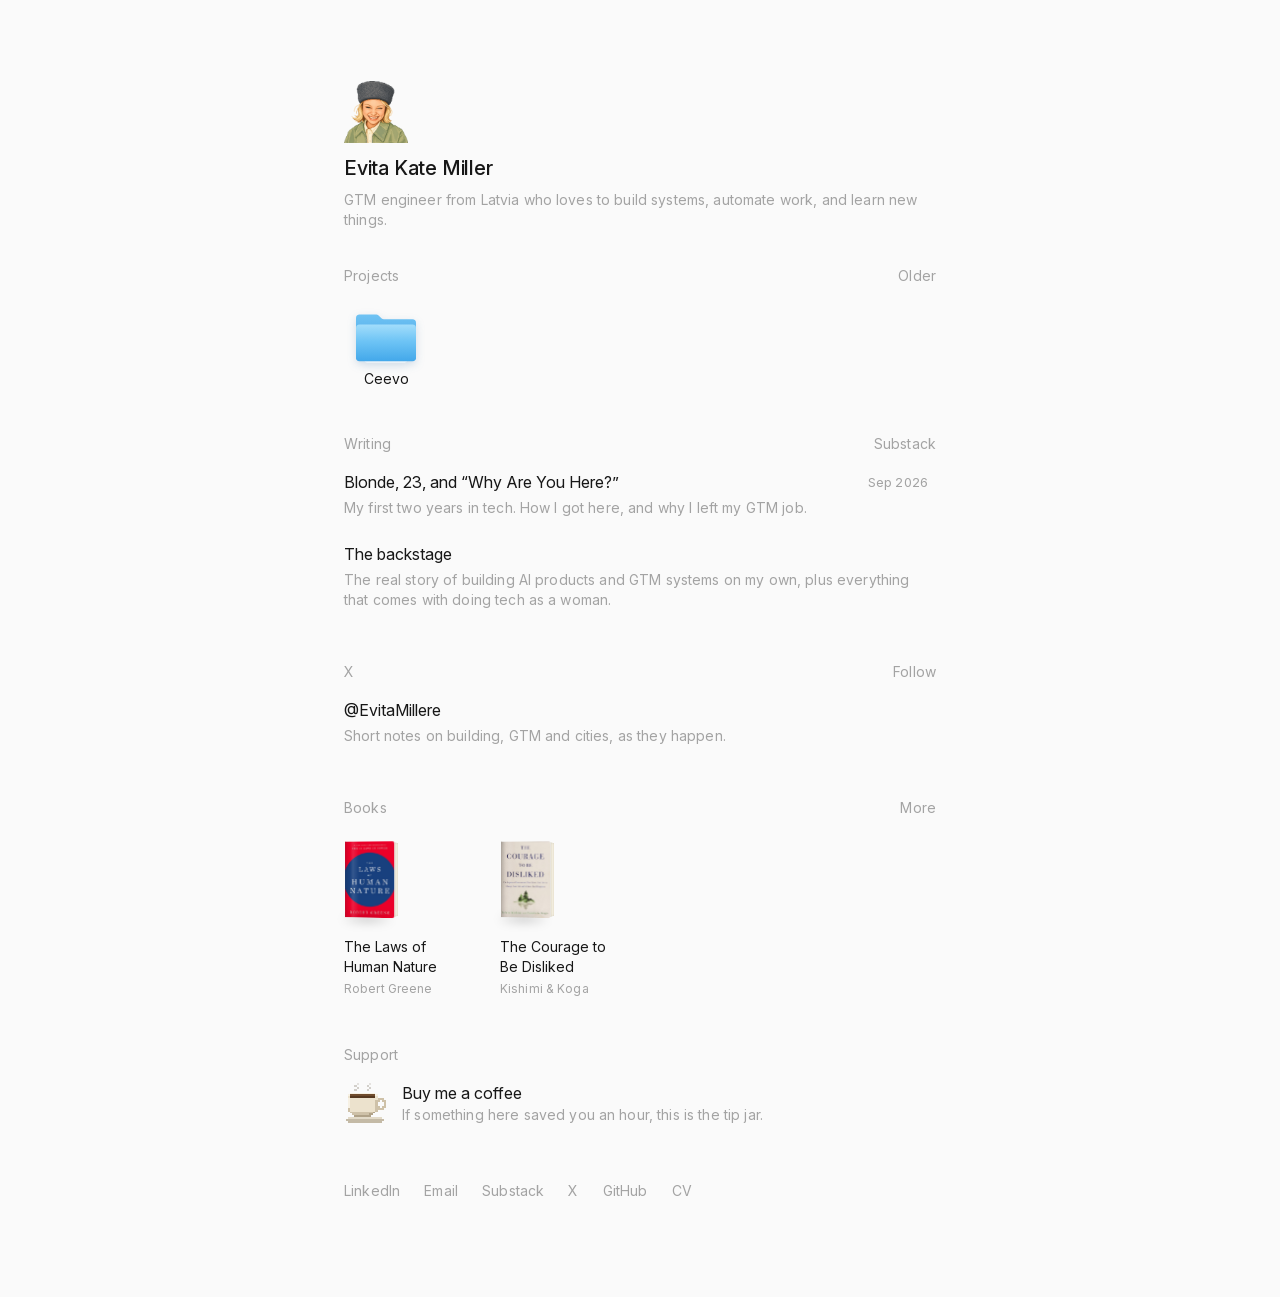
==== index.html @ 61b7a901 "Redesign: minimal single-column site (projects, writing, X, books, support)" ====
<!DOCTYPE html>
<html lang="en" class="js">
<head>
<meta charset="UTF-8" />
<meta name="viewport" content="width=device-width, initial-scale=1" />
<title>Evita Kate Miller</title>
<meta name="description" content="GTM engineer from Latvia who loves to build systems, automate work, and learn new things." />
<meta property="og:title" content="Evita Kate Miller" />
<meta property="og:description" content="GTM engineer from Latvia who loves to build systems, automate work, and learn new things." />
<meta property="og:image" content="/img/portrait.png" />
<meta name="theme-color" content="#FAFAFA" />
<link rel="icon" href="/img/portrait.png" type="image/png" />
<link rel="preload" href="/fonts/InterVariable.woff2" as="font" type="font/woff2" crossorigin />
<link rel="stylesheet" href="/style.css" />
</head>
<body>
<main>
  <div class="avatar-wrap up" style="--i:0"><img class="avatar" src="/img/portrait.png" alt="Evita Kate Miller" width="96" height="96" draggable="false" /></div>
  <div class="up" style="--i:1">
    <h1>Evita Kate Miller</h1>
    <p class="tag">GTM engineer from Latvia who loves to build systems, automate work, and learn new things.</p>
  </div>

  <section class="sec">
    <h2 class="sec-h up" style="--i:2"><span>Projects</span><a class="arr" href="/projects">Older</a></h2>
    <div class="folders up" style="--i:3">
      <a class="fd" href="https://ceevo.me" target="_blank" rel="noopener">
        <svg class="folder" viewBox="0 0 120 100" aria-hidden="true">
          <defs>
            <linearGradient id="gBack" x1="0" y1="0" x2="0" y2="1"><stop offset="0" stop-color="#6FC3F3"/><stop offset="1" stop-color="#3D9CE4"/></linearGradient>
            <linearGradient id="gFront" x1="0" y1="0" x2="0" y2="1"><stop offset="0" stop-color="#A2DDFB"/><stop offset=".45" stop-color="#6EC4F5"/><stop offset="1" stop-color="#43A8EA"/></linearGradient>
            <linearGradient id="gSheen" x1="0" y1="0" x2="0" y2="1"><stop offset="0" stop-color="#fff" stop-opacity=".55"/><stop offset="1" stop-color="#fff" stop-opacity="0"/></linearGradient>
            <linearGradient id="gPaper" x1="0" y1="0" x2="0" y2="1"><stop offset="0" stop-color="#FFFFFF"/><stop offset="1" stop-color="#EEF3F7"/></linearGradient>
          </defs>
          <path class="back" d="M10 20a6 6 0 0 1 6-6h27.5a6 6 0 0 1 4.2 1.7l4.6 4.6a6 6 0 0 0 4.2 1.7H104a6 6 0 0 1 6 6v57a6 6 0 0 1-6 6H16a6 6 0 0 1-6-6z" fill="url(#gBack)"/>
          <g class="papers">
            <rect class="paper p3" x="24" y="30" width="70" height="60" rx="3" fill="url(#gPaper)"/>
            <rect class="paper p2" x="26" y="30" width="68" height="60" rx="3" fill="url(#gPaper)"/>
            <rect class="paper p1" x="25" y="30" width="70" height="60" rx="3" fill="url(#gPaper)"/>
            <g class="paper p1 lines" fill="#C9D3DC"><rect x="33" y="40" width="40" height="2" rx="1"/><rect x="33" y="47" width="52" height="2" rx="1"/><rect x="33" y="54" width="46" height="2" rx="1"/></g>
          </g>
          <g class="front">
            <path d="M10 37a6 6 0 0 1 6-6h88a6 6 0 0 1 6 6v49a6 6 0 0 1-6 6H16a6 6 0 0 1-6-6z" fill="url(#gFront)"/>
          </g>
        </svg>
        <span class="ft">Ceevo</span>
      </a>
    </div>
  </section>

  
  <section class="sec">
    <h2 class="sec-h up" style="--i:10"><span>Writing</span><a class="arr ext" href="https://substack.com/@evitakatemiller" target="_blank" rel="noopener">Substack</a></h2>
    <div class="list">
      <a class="item up" style="--i:11" href="https://evitakatemiller.substack.com/p/blonde-23-and-why-are-you-here-my" target="_blank" rel="noopener">
        <div class="t arr ext">Blonde, 23, and “Why Are You Here?”<span class="when">Sep 2026</span></div>
        <p class="d">My first two years in tech. How I got here, and why I left my GTM job.</p>
      </a>
      <a class="item up" style="--i:12" href="https://evitakatemiller.substack.com" target="_blank" rel="noopener">
        <div class="t arr ext">The backstage</div>
        <p class="d">The real story of building AI products and GTM systems on my own, plus everything that comes with doing tech as a woman.</p>
      </a>
    </div>
  </section>

  <section class="sec">
    <h2 class="sec-h up" style="--i:13"><span>X</span><a class="arr ext" href="https://x.com/EvitaMillere" target="_blank" rel="noopener">Follow</a></h2>
    <div class="list">
      <a class="item up" style="--i:14" href="https://x.com/EvitaMillere" target="_blank" rel="noopener">
        <div class="t arr ext">@EvitaMillere</div>
        <p class="d">Short notes on building, GTM and cities, as they happen.</p>
      </a>
    </div>
  </section>

  <section class="sec">
    <h2 class="sec-h up" style="--i:15"><span>Books</span><a class="arr" href="/books">More</a></h2>
    <div class="books up" style="--i:16">
      <a class="bk" href="/books">
        <div class="book-scene" style="--bw:50px;--bh:75px"><div class="book"><div class="book-front"><img src="/img/laws.jpg" alt="The Laws of Human Nature" /></div><div class="book-spine" style="background-image:url(/img/laws.jpg)"></div><div class="book-pages"></div></div><div class="book-ground"></div></div>
        <div class="meta"><p class="bt">The Laws of Human Nature</p><p class="ba">Robert Greene</p></div>
      </a>
      <a class="bk" href="/books">
        <div class="book-scene" style="--bw:50px;--bh:75px"><div class="book"><div class="book-front"><img src="/img/courage.jpg" alt="The Courage to Be Disliked" /></div><div class="book-spine" style="background-image:url(/img/courage.jpg)"></div><div class="book-pages"></div></div><div class="book-ground"></div></div>
        <div class="meta"><p class="bt">The Courage to Be Disliked</p><p class="ba">Kishimi &amp; Koga</p></div>
      </a>
    </div>
  </section>

  <section class="sec">
    <h2 class="sec-h up" style="--i:17"><span>Support</span></h2>
    <div class="list">
      <a class="coffee up" style="--i:18" href="https://buymeacoffee.com/evitakate" target="_blank" rel="noopener">
        <img class="cup" src="/img/coffee.png" alt="" width="44" height="40" draggable="false" />
        <span><span class="ct arr ext">Buy me a coffee</span><p class="cd">If something here saved you an hour, this is the tip jar.</p></span>
      </a>
    </div>
  </section>

  <nav class="links">
    <a class="arr ext up" style="--i:19" href="https://www.linkedin.com/in/evita-katrīna-millere/" target="_blank" rel="noopener">LinkedIn</a>
    <a class="arr ext up" style="--i:20" href="mailto:evitakatrina@gmail.com">Email</a>
    <a class="arr ext up" style="--i:21" href="https://substack.com/@evitakatemiller" target="_blank" rel="noopener">Substack</a>
    <a class="arr ext up" style="--i:22" href="https://x.com/EvitaMillere" target="_blank" rel="noopener">X</a>
    <a class="arr ext up" style="--i:23" href="https://github.com/evitakatrina" target="_blank" rel="noopener">GitHub</a>
    <a class="arr up" style="--i:24" href="/work">CV</a>
  </nav>

</main>
<script src="/site.js"></script>
</body>
</html>
---- style.css ----
@font-face{font-family:"Inter Variable";src:url("/fonts/InterVariable.woff2") format("woff2");font-weight:100 900;font-style:normal;font-display:swap}
@font-face{font-family:"Inter Variable";src:url("/fonts/InterVariable-Italic.woff2") format("woff2");font-weight:100 900;font-style:italic;font-display:swap}
:root{
  --bg:#FAFAFA; --ink:#171717; --ink-2:#737373; --mute:#A3A3A3; --faint:#D4D4D4;
  --serif: Georgia, ui-serif, Cambria, "Times New Roman", Times, serif;
  --sans: "Inter Variable", ui-sans-serif, system-ui, -apple-system, sans-serif;
}
*,*::before,*::after{box-sizing:border-box;margin:0;padding:0}
html{-webkit-text-size-adjust:100%}
body{
  background:var(--bg); color:var(--ink);
  font:400 16px/1.5 var(--sans);
  -webkit-font-smoothing:antialiased; -moz-osx-font-smoothing:grayscale;
  min-height:100vh;
}
a{color:inherit;text-decoration:none}
img{display:block;max-width:100%}

main{width:100%; max-width:40rem; margin:0 auto; padding:80px 24px 48px}
@media (max-width:640px){ main{padding:48px 24px 40px} }

/* ── header ── */
.avatar-wrap{width:64px;height:64px;margin:0 0 10px}
.avatar{width:100%;height:100%;object-fit:contain;user-select:none;-webkit-user-drag:none}
h1{font:500 20px/28px var(--sans); letter-spacing:-.01em; padding-bottom:8px}
.tag{font-size:14px; line-height:20px; letter-spacing:.01em; color:var(--mute)}

/* ── sections ── */
.sec{padding-top:36px}
.sec-h{display:flex; align-items:center; justify-content:space-between; padding-bottom:4px; font-weight:400; font-size:14px; line-height:20px; letter-spacing:.01em; color:var(--mute)}
.list{display:flex; flex-direction:column; padding-bottom:4px}

.item{display:flex; flex-direction:column; gap:4px; padding:12px 0}
.item .t{display:flex; align-items:center; gap:8px; font-size:16px; line-height:24px; color:var(--ink); transition:color .15s ease-in-out}
.item .t .ic{width:12px;height:12px;flex:none}
.item .t .ic svg{width:12px;height:12px;display:block;fill:none;stroke:currentColor;stroke-width:1.8;stroke-linecap:round;stroke-linejoin:round}
.item .t .when{margin-left:auto; font-size:13px; letter-spacing:.01em; color:var(--mute); white-space:nowrap; font-variant-numeric:tabular-nums}
.item .d{font-size:14px; line-height:20px; letter-spacing:.01em; color:var(--mute)}
a.item:hover .t{color:var(--ink-2)}

/* arrow that slides in on hover (reference: .arrow-reveal) */
.arr{display:inline-flex; align-items:center}
.arr::after{
  content:""; display:inline-block; width:0; height:10px; margin-left:0; opacity:0; translate:0 0;
  background:currentColor;
  -webkit-mask:url("data:image/svg+xml,%3Csvg xmlns='http://www.w3.org/2000/svg' viewBox='0 0 24 24' fill='none' stroke='black' stroke-width='2.6' stroke-linecap='round' stroke-linejoin='round'%3E%3Cpath d='M5 12h14'/%3E%3Cpath d='m12 5 7 7-7 7'/%3E%3C/svg%3E") center/contain no-repeat;
          mask:url("data:image/svg+xml,%3Csvg xmlns='http://www.w3.org/2000/svg' viewBox='0 0 24 24' fill='none' stroke='black' stroke-width='2.6' stroke-linecap='round' stroke-linejoin='round'%3E%3Cpath d='M5 12h14'/%3E%3Cpath d='m12 5 7 7-7 7'/%3E%3C/svg%3E") center/contain no-repeat;
  transition:width .15s ease-in-out, margin-left .15s ease-in-out, opacity .15s ease-in-out, translate .15s ease-in-out;
}
.arr.ext::after{
  -webkit-mask-image:url("data:image/svg+xml,%3Csvg xmlns='http://www.w3.org/2000/svg' viewBox='0 0 24 24' fill='none' stroke='black' stroke-width='2.6' stroke-linecap='round' stroke-linejoin='round'%3E%3Cpath d='M7 7h10v10'/%3E%3Cpath d='M7 17 17 7'/%3E%3C/svg%3E");
          mask-image:url("data:image/svg+xml,%3Csvg xmlns='http://www.w3.org/2000/svg' viewBox='0 0 24 24' fill='none' stroke='black' stroke-width='2.6' stroke-linecap='round' stroke-linejoin='round'%3E%3Cpath d='M7 7h10v10'/%3E%3Cpath d='M7 17 17 7'/%3E%3C/svg%3E");
}
.arr:hover::after, a:hover > .t.arr::after, a:focus-visible .arr::after{width:10px; margin-left:4px; opacity:1; translate:2px 0}
.sec-h a{color:var(--mute); transition:color .2s ease-in-out}
.sec-h a:hover{color:var(--ink-2)}

/* ── project folders (macOS look, drawn in SVG; papers slide out on hover) ── */
.folders{display:grid; grid-template-columns:repeat(4,1fr); column-gap:32px; row-gap:24px; padding:16px 0 8px}
@media (max-width:640px){ .folders{grid-template-columns:repeat(3,1fr)} }
.fd{display:flex; flex-direction:column; align-items:center; gap:2px; width:max-content; min-width:84px}
.fd .folder{width:72px; height:60px; display:block; overflow:visible; filter:drop-shadow(0 3px 4px rgba(20,90,150,.18)); transition:filter .3s}
.fd:hover .folder{filter:drop-shadow(0 8px 10px rgba(20,90,150,.22))}
.fd .paper, .fd .front, .fd .back{transform-box:fill-box; transform-origin:50% 100%; transition:transform .42s cubic-bezier(.2,.8,.2,1)}
.fd .paper{transform:translateY(4px)}
.fd .p1{transition-delay:.02s} .fd .p2{transition-delay:.06s} .fd .p3{transition-delay:.1s}
.fd:hover .p1, .fd.open .p1{transform:translate(0,-16px) rotate(-3deg)}
.fd:hover .p2, .fd.open .p2{transform:translate(3px,-11px) rotate(4deg)}
.fd:hover .p3, .fd.open .p3{transform:translate(-4px,-7px) rotate(-7deg)}
.fd:hover .front, .fd.open .front{transform:scaleY(.94) translateY(2px)}
.fd:hover .back, .fd.open .back{transform:translateY(1px)}
.fd .ft{font-size:14px; line-height:20px; color:var(--ink); padding:1px 7px; border-radius:5px; transition:background .15s, color .15s}
.fd:hover .ft, .fd.open .ft{background:#2E96F0; color:#fff}

/* ── books (3D, as on the reference) ── */
.books{display:grid; grid-template-columns:repeat(3,1fr); column-gap:32px; row-gap:32px; padding:20px 0 8px}
@media (min-width:768px){ .books{grid-template-columns:repeat(4,1fr)} }
.bk{display:flex; flex-direction:column; gap:20px}
.book-scene{position:relative; width:var(--bw,50px); height:var(--bh,75px); perspective:600px; perspective-origin:50% 40%; transform:translateX(3px); user-select:none}
.book{position:relative; width:100%; height:100%; transform-style:preserve-3d; transform:rotateY(-14deg); transition:transform .45s cubic-bezier(.2,.8,.2,1)}
.bk:hover .book{transform:rotateY(-26deg) translateY(-2px)}
.book-front{position:absolute; inset:0; border-radius:0 2px 2px 0; overflow:hidden; transform:translateZ(10px)}
.book-front img{width:100%; height:100%; object-fit:cover; pointer-events:none}
.book-front::after{content:""; position:absolute; inset:0; background:linear-gradient(90deg, rgba(0,0,0,.12), transparent 10%, hsla(0,0%,100%,.12) 16%, transparent 28%)}
.book-spine{position:absolute; top:0; left:calc(50% - 10px); width:20px; height:100%; transform:rotateY(-90deg) translateZ(calc(var(--bw,50px) / 2)); background-size:900% 100%; background-position:0; filter:brightness(.6) saturate(1.15)}
.book-pages{position:absolute; top:1px; left:calc(50% - 9px); width:18px; height:calc(100% - 2px); transform:rotateY(90deg) translateZ(calc(var(--bw,50px) / 2)); background:linear-gradient(90deg,#ddd6c3,#f3eee0 40%,#e6dfcc); box-shadow:inset 1px 0 2px rgba(0,0,0,.15)}
.book-ground{position:absolute; left:-6px; right:-10px; bottom:-7px; height:10px; background:radial-gradient(ellipse 50% 100% at 40% 50%, rgba(0,0,0,.18), rgba(0,0,0,.06) 60%, transparent 80%); filter:blur(4px)}
.bk .bt{font-size:14px; line-height:20px; pointer-events:none; display:-webkit-box; -webkit-line-clamp:2; -webkit-box-orient:vertical; overflow:hidden}
.bk .ba{font-size:12px; line-height:16px; letter-spacing:.01em; color:var(--mute); margin-top:4px; margin-bottom:4px; pointer-events:none}
.bk .meta{display:flex; flex-direction:column}

/* ── buy me a coffee ── */
.coffee{display:flex; align-items:center; gap:14px; padding:12px 0 8px}
.coffee .cup{width:44px;height:40px;flex:none;image-rendering:pixelated;image-rendering:crisp-edges;user-select:none;-webkit-user-drag:none;transition:transform .3s cubic-bezier(.2,.8,.2,1)}
.coffee:hover .cup{transform:translateY(-2px) rotate(-4deg)}
.coffee .ct{font-size:16px; line-height:24px; color:var(--ink); transition:color .15s ease-in-out}
.coffee:hover .ct{color:var(--ink-2)}
.coffee .cd{font-size:14px; line-height:20px; letter-spacing:.01em; color:var(--mute)}

/* ── footer ── */
.links{display:flex; gap:16px; letter-spacing:.01em; padding-top:44px}
@media (min-width:768px){ .links{gap:24px} }
.links a{font-size:14px; line-height:20px; color:var(--mute); transition:color .15s ease-in-out}
.links a:hover{color:var(--ink-2)}
main{padding-bottom:96px}
.foot{padding-top:64px; font-size:12px; line-height:16px; letter-spacing:.01em; color:var(--faint)}
.quote{font:500 12px/16px var(--serif); letter-spacing:.01em; color:rgba(212,212,212,.7); white-space:pre-wrap}
.quote .cur{color:var(--faint)}
.sr-only{position:absolute;width:1px;height:1px;padding:0;margin:-1px;overflow:hidden;clip:rect(0,0,0,0);white-space:nowrap;border-width:0}

/* ── sub pages ── */
.back{display:inline-flex; font-size:14px; color:var(--mute); margin-bottom:32px; transition:color .15s}
.back:hover{color:var(--ink-2)}
h2.page{font:500 20px/28px var(--sans); letter-spacing:-.01em; padding-bottom:8px}
.lede{font-size:14px; line-height:20px; letter-spacing:.01em; color:var(--mute); padding-bottom:24px}
.tags{display:flex; flex-wrap:wrap; gap:6px; margin-top:6px}
.tags span, .chips span{font-size:12px; line-height:16px; color:var(--ink-2); background:#F0F0F0; padding:3px 8px; border-radius:999px}
.group{padding-top:20px}
.group h3{font-size:14px; line-height:20px; letter-spacing:.01em; color:var(--mute); font-weight:400; padding-bottom:10px}
.chips{display:flex; flex-wrap:wrap; gap:6px}
.chips span{font-size:13px; padding:4px 10px}

/* ── entrance: blur-in, as on the reference. JS-driven so content is never stuck hidden ── */
html.js .up{opacity:0; filter:blur(4px); transform:translateY(12px) translateZ(0)}
html.js.in .up{opacity:1; filter:blur(0); transform:none; transition:opacity .6s cubic-bezier(.2,.7,.2,1), filter .6s cubic-bezier(.2,.7,.2,1), transform .6s cubic-bezier(.2,.7,.2,1); transition-delay:calc(var(--i,0) * 70ms + 40ms)}
html.static .up{transition:none !important}
@media (prefers-reduced-motion:reduce){ html.js .up{opacity:1; filter:none; transform:none; transition:none} .book{transition:none} }
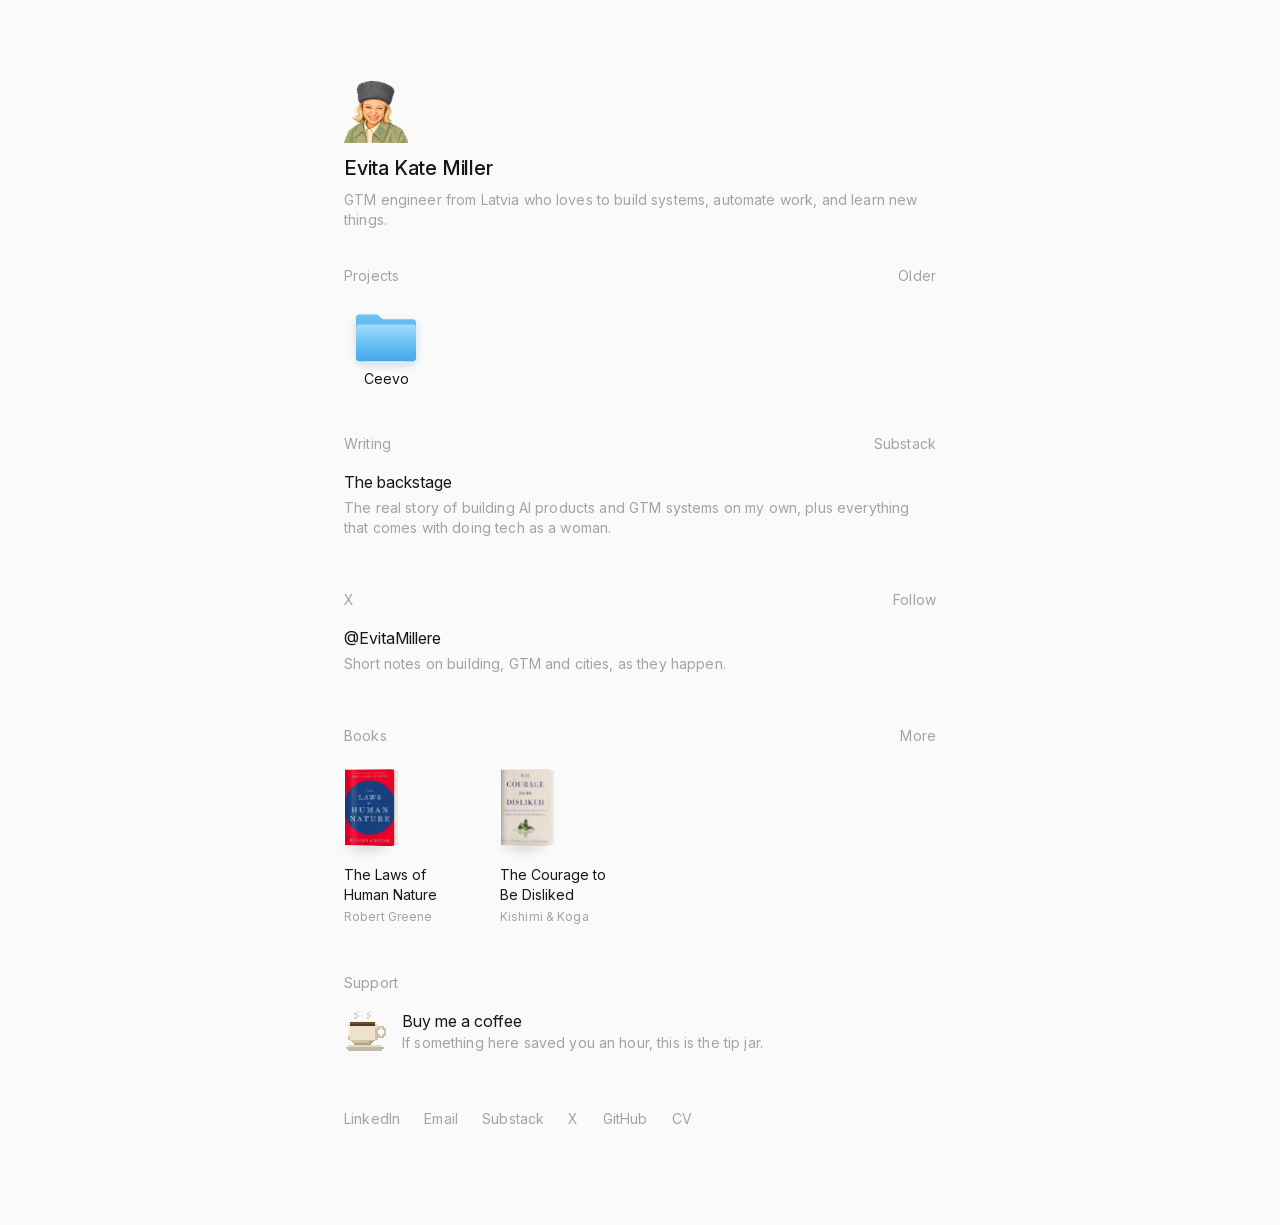
==== commit 5299ae57: "Writing: drop the individual post, keep the publication link" ====
--- a/index.html
+++ b/index.html
@@ -49,13 +49,18 @@
   </section>
 
   
+  <section class="sec" id="gh-sec" hidden>
+    <h2 class="sec-h up" style="--i:6"><span>GitHub</span><a class="arr ext" href="https://github.com/evitakatrina" target="_blank" rel="noopener">Profile</a></h2>
+    <a class="gh up" style="--i:7" href="https://github.com/evitakatrina" target="_blank" rel="noopener" aria-label="GitHub contribution graph">
+      <div class="gh-months" id="gh-months"></div>
+      <div class="gh-grid" id="gh-grid"></div>
+      <p class="d" id="gh-total"></p>
+    </a>
+  </section>
+
   <section class="sec">
     <h2 class="sec-h up" style="--i:10"><span>Writing</span><a class="arr ext" href="https://substack.com/@evitakatemiller" target="_blank" rel="noopener">Substack</a></h2>
     <div class="list">
-      <a class="item up" style="--i:11" href="https://evitakatemiller.substack.com/p/blonde-23-and-why-are-you-here-my" target="_blank" rel="noopener">
-        <div class="t arr ext">Blonde, 23, and “Why Are You Here?”<span class="when">Sep 2026</span></div>
-        <p class="d">My first two years in tech. How I got here, and why I left my GTM job.</p>
-      </a>
       <a class="item up" style="--i:12" href="https://evitakatemiller.substack.com" target="_blank" rel="noopener">
         <div class="t arr ext">The backstage</div>
         <p class="d">The real story of building AI products and GTM systems on my own, plus everything that comes with doing tech as a woman.</p>
--- a/style.css
+++ b/style.css
@@ -72,6 +72,18 @@
 .fd .ft{font-size:14px; line-height:20px; color:var(--ink); padding:1px 7px; border-radius:5px; transition:background .15s, color .15s}
 .fd:hover .ft, .fd.open .ft{background:#2E96F0; color:#fff}
 
+/* ── GitHub contribution graph (fetched live, drawn as a grid) ── */
+.gh{display:block; padding:16px 0 4px; --cell:9px; --gap:3px}
+.gh-months{display:grid; grid-auto-flow:column; grid-auto-columns:calc(var(--cell) + var(--gap)); font-size:11px; line-height:14px; color:var(--mute); margin-bottom:4px; height:14px; overflow:visible}
+.gh-months span{white-space:nowrap}
+.gh-grid{display:grid; grid-auto-flow:column; grid-template-rows:repeat(7, var(--cell)); grid-auto-columns:var(--cell); gap:var(--gap); width:max-content; max-width:100%}
+.gh-grid i{display:block; width:var(--cell); height:var(--cell); border-radius:2px; background:#EBEBEB; transition:transform .15s}
+.gh-grid i:hover{transform:scale(1.3)}
+.gh-grid i[data-l="1"]{background:#9BE9A8} .gh-grid i[data-l="2"]{background:#40C463} .gh-grid i[data-l="3"]{background:#30A14E} .gh-grid i[data-l="4"]{background:#216E39}
+.gh .d{margin-top:10px; font-size:14px; line-height:20px; letter-spacing:.01em; color:var(--mute)}
+.gh-wrap{overflow-x:auto; -webkit-overflow-scrolling:touch}
+@media (max-width:700px){ .gh{--cell:10px; --gap:3px} }
+
 /* ── books (3D, as on the reference) ── */
 .books{display:grid; grid-template-columns:repeat(3,1fr); column-gap:32px; row-gap:32px; padding:20px 0 8px}
 @media (min-width:768px){ .books{grid-template-columns:repeat(4,1fr)} }
@@ -125,3 +137,29 @@
 html.js.in .up{opacity:1; filter:blur(0); transform:none; transition:opacity .6s cubic-bezier(.2,.7,.2,1), filter .6s cubic-bezier(.2,.7,.2,1), transform .6s cubic-bezier(.2,.7,.2,1); transition-delay:calc(var(--i,0) * 70ms + 40ms)}
 html.static .up{transition:none !important}
 @media (prefers-reduced-motion:reduce){ html.js .up{opacity:1; filter:none; transform:none; transition:none} .book{transition:none} }
+
+/* ── touch devices have no cursor: folder + cup play the hover motion themselves while on screen ── */
+@keyframes fdP1{0%,8%{transform:translateY(4px)} 22%,58%{transform:translate(0,-16px) rotate(-3deg)} 74%,100%{transform:translateY(4px)}}
+@keyframes fdP2{0%,8%{transform:translateY(4px)} 22%,58%{transform:translate(3px,-11px) rotate(4deg)} 74%,100%{transform:translateY(4px)}}
+@keyframes fdP3{0%,8%{transform:translateY(4px)} 22%,58%{transform:translate(-4px,-7px) rotate(-7deg)} 74%,100%{transform:translateY(4px)}}
+@keyframes fdFront{0%,8%{transform:none} 22%,58%{transform:scaleY(.94) translateY(2px)} 74%,100%{transform:none}}
+@keyframes fdBack{0%,8%{transform:none} 22%,58%{transform:translateY(1px)} 74%,100%{transform:none}}
+@keyframes fdShadow{0%,8%{filter:drop-shadow(0 3px 4px rgba(20,90,150,.18))} 22%,58%{filter:drop-shadow(0 8px 10px rgba(20,90,150,.22))} 74%,100%{filter:drop-shadow(0 3px 4px rgba(20,90,150,.18))}}
+@keyframes fdLabel{0%,8%{background:transparent; color:var(--ink)} 22%,58%{background:#2E96F0; color:#fff} 74%,100%{background:transparent; color:var(--ink)}}
+@keyframes cupNudge{0%,12%{transform:none} 30%,58%{transform:translateY(-3px) rotate(-5deg)} 76%,100%{transform:none}}
+
+@media (hover:none){
+  .fd.iv .folder{animation:fdShadow 4.6s cubic-bezier(.2,.8,.2,1) infinite}
+  .fd.iv .p1{animation:fdP1 4.6s cubic-bezier(.2,.8,.2,1) infinite}
+  .fd.iv .p2{animation:fdP2 4.6s cubic-bezier(.2,.8,.2,1) .04s infinite}
+  .fd.iv .p3{animation:fdP3 4.6s cubic-bezier(.2,.8,.2,1) .08s infinite}
+  .fd.iv .front{animation:fdFront 4.6s cubic-bezier(.2,.8,.2,1) infinite}
+  .fd.iv .back{animation:fdBack 4.6s cubic-bezier(.2,.8,.2,1) infinite}
+  .fd.iv .ft{animation:fdLabel 4.6s cubic-bezier(.2,.8,.2,1) infinite}
+  .coffee.iv .cup{animation:cupNudge 4.2s cubic-bezier(.2,.8,.2,1) infinite}
+  /* a real tap still wins over the loop */
+  .fd:active .p1,.fd:active .p2,.fd:active .p3,.fd:active .front,.fd:active .back,.fd:active .ft,.fd:active .folder,.coffee:active .cup{animation:none}
+}
+@media (prefers-reduced-motion:reduce){
+  .fd.iv .folder,.fd.iv .p1,.fd.iv .p2,.fd.iv .p3,.fd.iv .front,.fd.iv .back,.fd.iv .ft,.coffee.iv .cup{animation:none}
+}
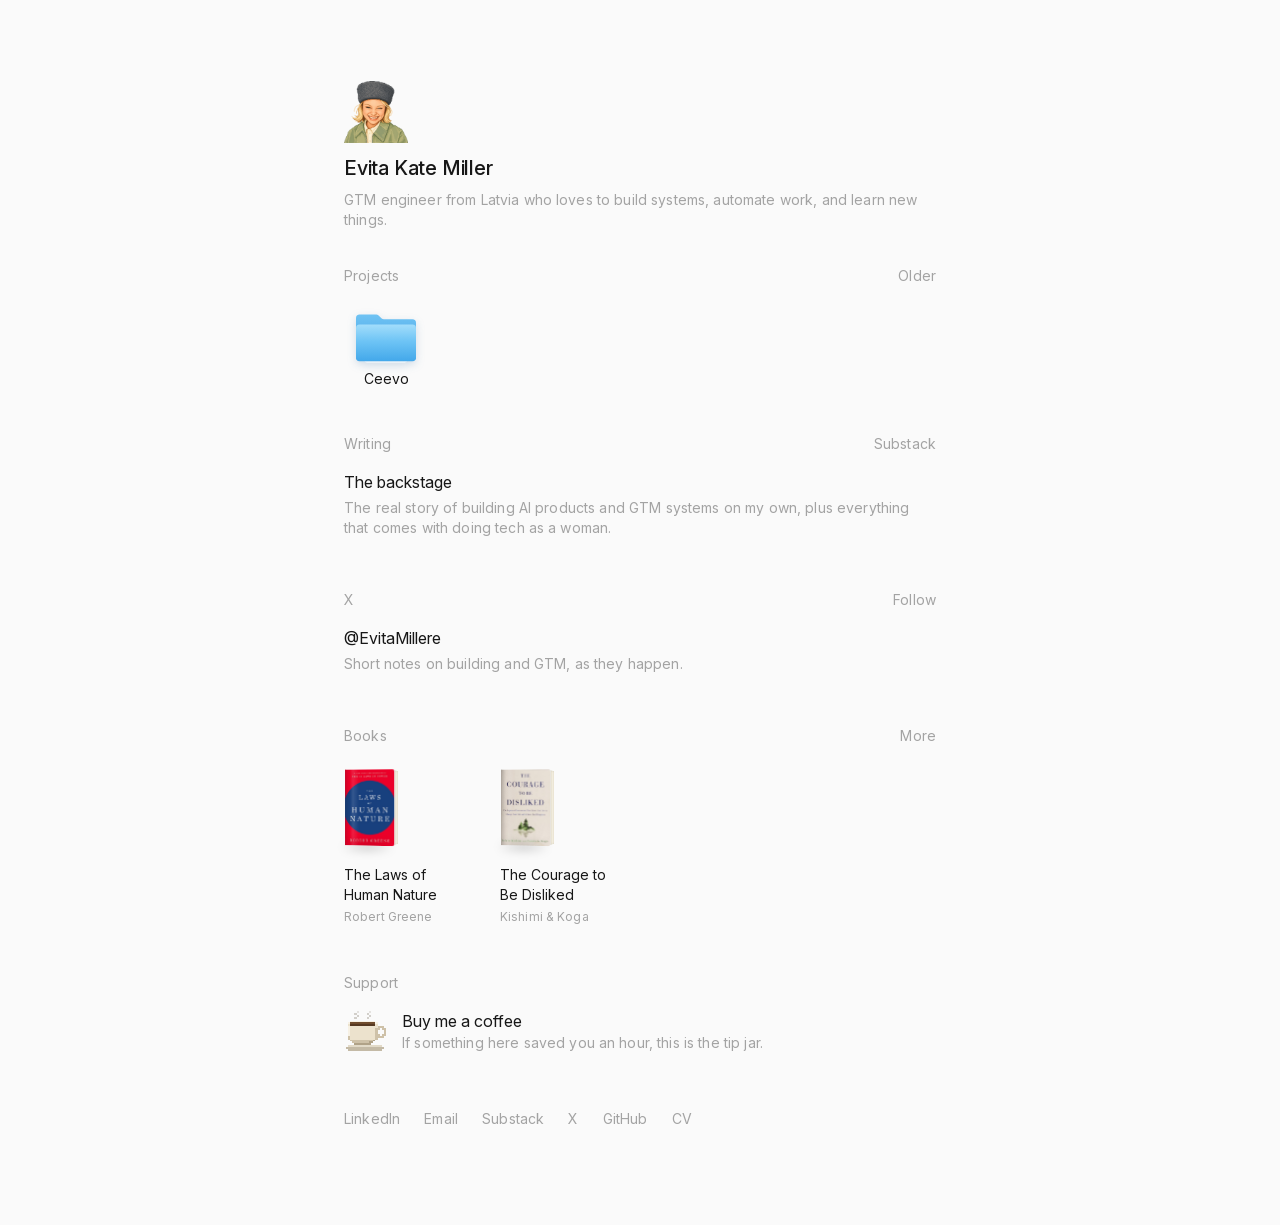
==== commit 58d20369: "X: drop cities from the blurb" ====
--- a/index.html
+++ b/index.html
@@ -73,7 +73,7 @@
     <div class="list">
       <a class="item up" style="--i:14" href="https://x.com/EvitaMillere" target="_blank" rel="noopener">
         <div class="t arr ext">@EvitaMillere</div>
-        <p class="d">Short notes on building, GTM and cities, as they happen.</p>
+        <p class="d">Short notes on building and GTM, as they happen.</p>
       </a>
     </div>
   </section>
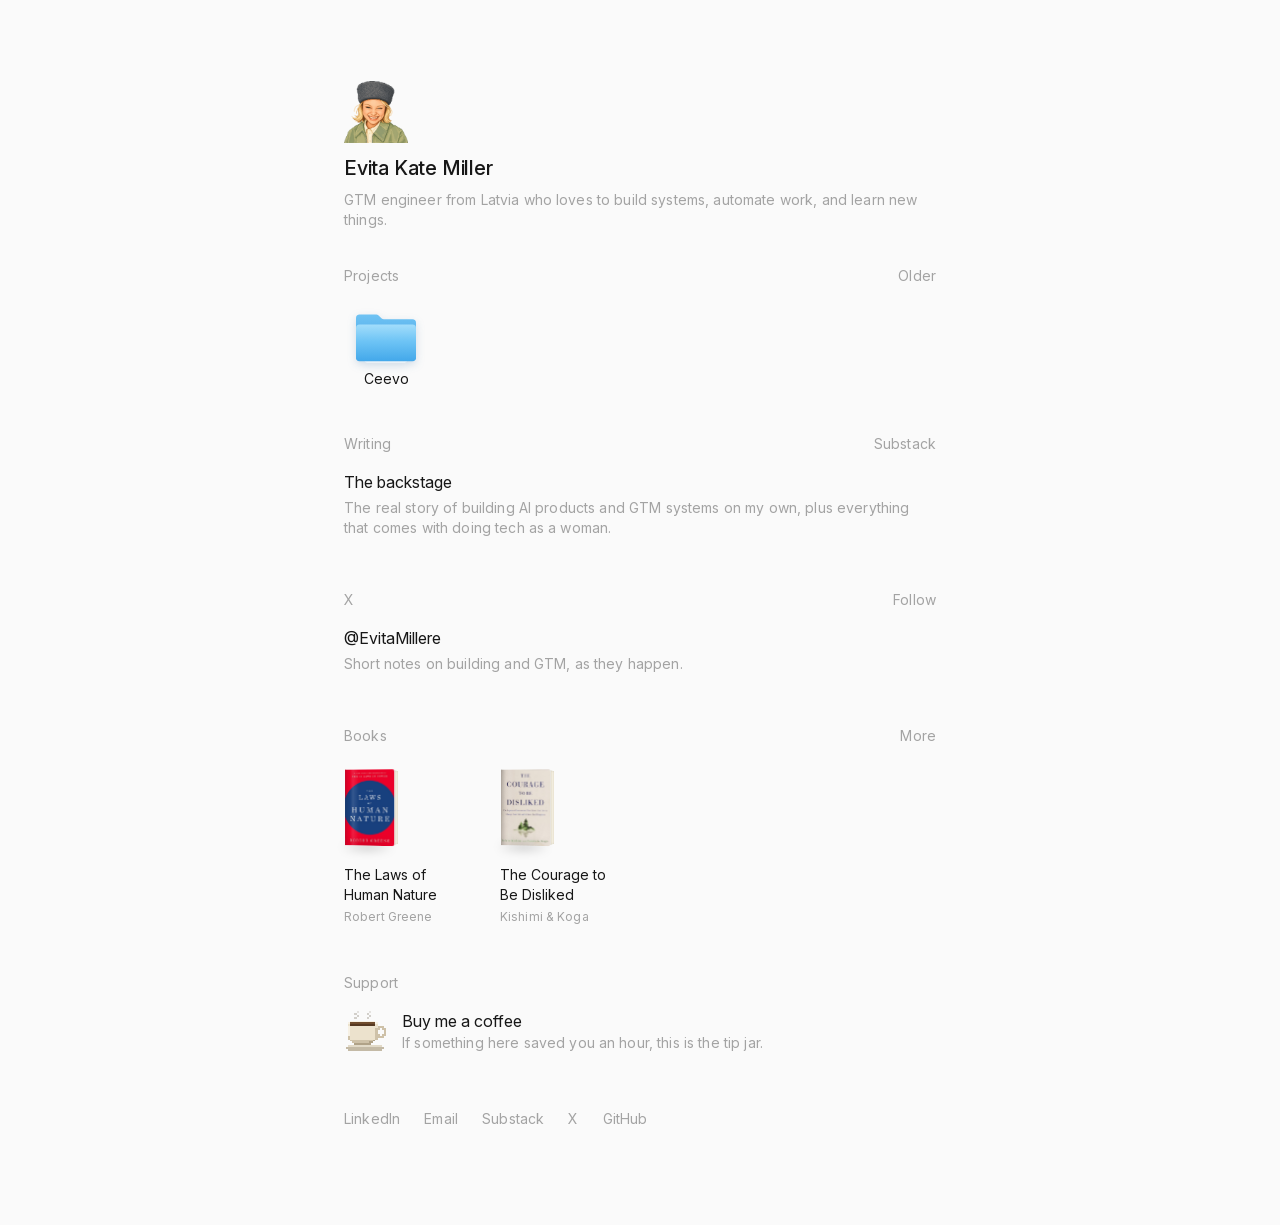
==== commit 3644f4d5: "Remove the CV link from the footer nav" ====
--- a/index.html
+++ b/index.html
@@ -108,7 +108,6 @@
     <a class="arr ext up" style="--i:21" href="https://substack.com/@evitakatemiller" target="_blank" rel="noopener">Substack</a>
     <a class="arr ext up" style="--i:22" href="https://x.com/EvitaMillere" target="_blank" rel="noopener">X</a>
     <a class="arr ext up" style="--i:23" href="https://github.com/evitakatrina" target="_blank" rel="noopener">GitHub</a>
-    <a class="arr up" style="--i:24" href="/work">CV</a>
   </nav>
 
 </main>
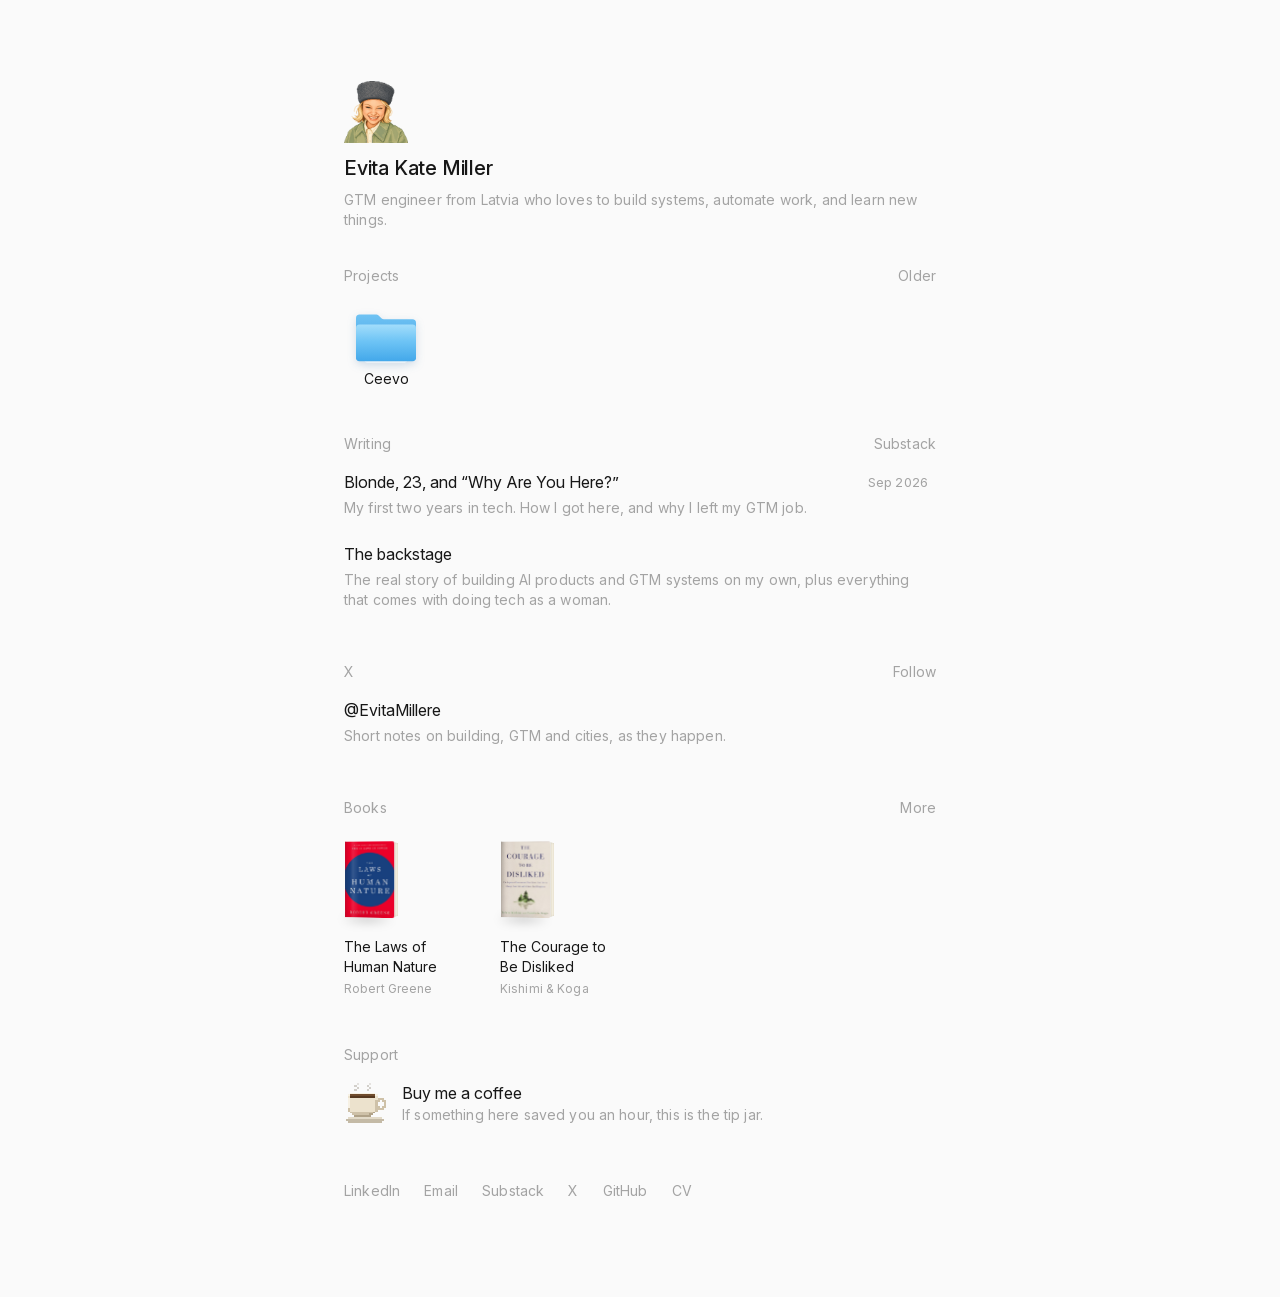
==== commit adaa3d09: "Add PostHog analytics (EU, cookieless, proxied via /ingest)" ====
--- a/index.html
+++ b/index.html
@@ -12,6 +12,7 @@
 <link rel="icon" href="/img/portrait.png" type="image/png" />
 <link rel="preload" href="/fonts/InterVariable.woff2" as="font" type="font/woff2" crossorigin />
 <link rel="stylesheet" href="/style.css" />
+<script async src="/ph.js"></script>
 </head>
 <body>
 <main>
@@ -61,6 +62,10 @@
   <section class="sec">
     <h2 class="sec-h up" style="--i:10"><span>Writing</span><a class="arr ext" href="https://substack.com/@evitakatemiller" target="_blank" rel="noopener">Substack</a></h2>
     <div class="list">
+      <a class="item up" style="--i:11" href="https://evitakatemiller.substack.com/p/blonde-23-and-why-are-you-here-my" target="_blank" rel="noopener">
+        <div class="t arr ext">Blonde, 23, and “Why Are You Here?”<span class="when">Sep 2026</span></div>
+        <p class="d">My first two years in tech. How I got here, and why I left my GTM job.</p>
+      </a>
       <a class="item up" style="--i:12" href="https://evitakatemiller.substack.com" target="_blank" rel="noopener">
         <div class="t arr ext">The backstage</div>
         <p class="d">The real story of building AI products and GTM systems on my own, plus everything that comes with doing tech as a woman.</p>
@@ -73,7 +78,7 @@
     <div class="list">
       <a class="item up" style="--i:14" href="https://x.com/EvitaMillere" target="_blank" rel="noopener">
         <div class="t arr ext">@EvitaMillere</div>
-        <p class="d">Short notes on building and GTM, as they happen.</p>
+        <p class="d">Short notes on building, GTM and cities, as they happen.</p>
       </a>
     </div>
   </section>
@@ -108,6 +113,7 @@
     <a class="arr ext up" style="--i:21" href="https://substack.com/@evitakatemiller" target="_blank" rel="noopener">Substack</a>
     <a class="arr ext up" style="--i:22" href="https://x.com/EvitaMillere" target="_blank" rel="noopener">X</a>
     <a class="arr ext up" style="--i:23" href="https://github.com/evitakatrina" target="_blank" rel="noopener">GitHub</a>
+    <a class="arr up" style="--i:24" href="/work">CV</a>
   </nav>
 
 </main>
--- a/style.css
+++ b/style.css
@@ -137,29 +137,3 @@
 html.js.in .up{opacity:1; filter:blur(0); transform:none; transition:opacity .6s cubic-bezier(.2,.7,.2,1), filter .6s cubic-bezier(.2,.7,.2,1), transform .6s cubic-bezier(.2,.7,.2,1); transition-delay:calc(var(--i,0) * 70ms + 40ms)}
 html.static .up{transition:none !important}
 @media (prefers-reduced-motion:reduce){ html.js .up{opacity:1; filter:none; transform:none; transition:none} .book{transition:none} }
-
-/* ── touch devices have no cursor: folder + cup play the hover motion themselves while on screen ── */
-@keyframes fdP1{0%,8%{transform:translateY(4px)} 22%,58%{transform:translate(0,-16px) rotate(-3deg)} 74%,100%{transform:translateY(4px)}}
-@keyframes fdP2{0%,8%{transform:translateY(4px)} 22%,58%{transform:translate(3px,-11px) rotate(4deg)} 74%,100%{transform:translateY(4px)}}
-@keyframes fdP3{0%,8%{transform:translateY(4px)} 22%,58%{transform:translate(-4px,-7px) rotate(-7deg)} 74%,100%{transform:translateY(4px)}}
-@keyframes fdFront{0%,8%{transform:none} 22%,58%{transform:scaleY(.94) translateY(2px)} 74%,100%{transform:none}}
-@keyframes fdBack{0%,8%{transform:none} 22%,58%{transform:translateY(1px)} 74%,100%{transform:none}}
-@keyframes fdShadow{0%,8%{filter:drop-shadow(0 3px 4px rgba(20,90,150,.18))} 22%,58%{filter:drop-shadow(0 8px 10px rgba(20,90,150,.22))} 74%,100%{filter:drop-shadow(0 3px 4px rgba(20,90,150,.18))}}
-@keyframes fdLabel{0%,8%{background:transparent; color:var(--ink)} 22%,58%{background:#2E96F0; color:#fff} 74%,100%{background:transparent; color:var(--ink)}}
-@keyframes cupNudge{0%,12%{transform:none} 30%,58%{transform:translateY(-3px) rotate(-5deg)} 76%,100%{transform:none}}
-
-@media (hover:none){
-  .fd.iv .folder{animation:fdShadow 4.6s cubic-bezier(.2,.8,.2,1) infinite}
-  .fd.iv .p1{animation:fdP1 4.6s cubic-bezier(.2,.8,.2,1) infinite}
-  .fd.iv .p2{animation:fdP2 4.6s cubic-bezier(.2,.8,.2,1) .04s infinite}
-  .fd.iv .p3{animation:fdP3 4.6s cubic-bezier(.2,.8,.2,1) .08s infinite}
-  .fd.iv .front{animation:fdFront 4.6s cubic-bezier(.2,.8,.2,1) infinite}
-  .fd.iv .back{animation:fdBack 4.6s cubic-bezier(.2,.8,.2,1) infinite}
-  .fd.iv .ft{animation:fdLabel 4.6s cubic-bezier(.2,.8,.2,1) infinite}
-  .coffee.iv .cup{animation:cupNudge 4.2s cubic-bezier(.2,.8,.2,1) infinite}
-  /* a real tap still wins over the loop */
-  .fd:active .p1,.fd:active .p2,.fd:active .p3,.fd:active .front,.fd:active .back,.fd:active .ft,.fd:active .folder,.coffee:active .cup{animation:none}
-}
-@media (prefers-reduced-motion:reduce){
-  .fd.iv .folder,.fd.iv .p1,.fd.iv .p2,.fd.iv .p3,.fd.iv .front,.fd.iv .back,.fd.iv .ft,.coffee.iv .cup{animation:none}
-}
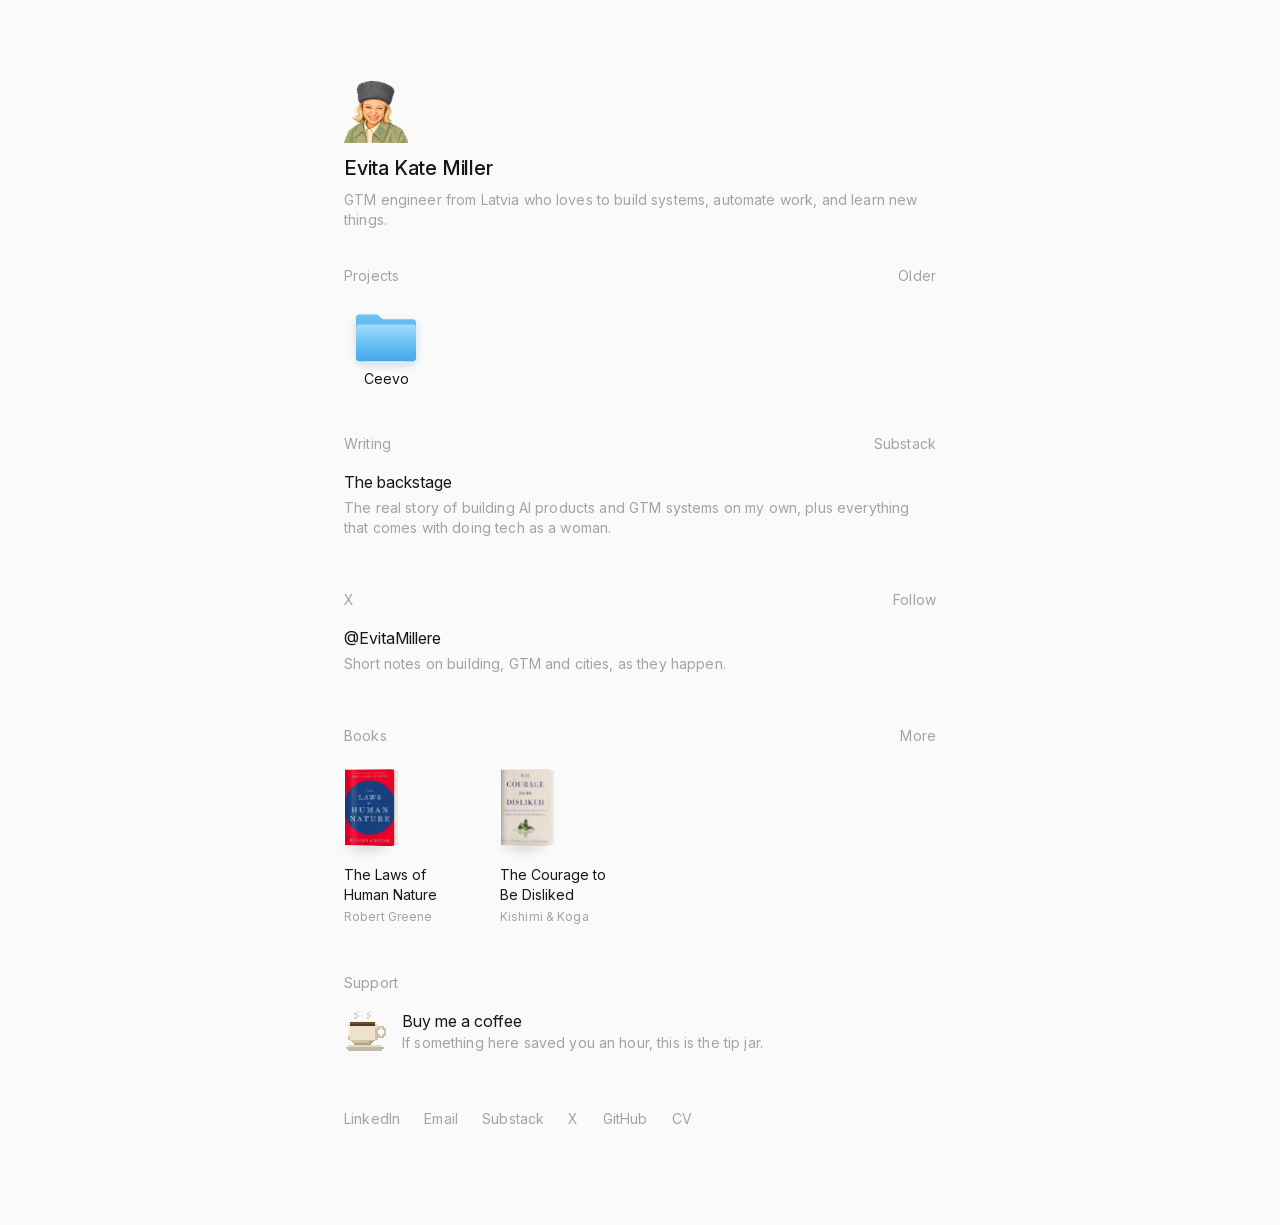
==== commit 95fb540f: "Writing: drop the individual post again, keep only the publication link" ====
--- a/index.html
+++ b/index.html
@@ -62,11 +62,7 @@
   <section class="sec">
     <h2 class="sec-h up" style="--i:10"><span>Writing</span><a class="arr ext" href="https://substack.com/@evitakatemiller" target="_blank" rel="noopener">Substack</a></h2>
     <div class="list">
-      <a class="item up" style="--i:11" href="https://evitakatemiller.substack.com/p/blonde-23-and-why-are-you-here-my" target="_blank" rel="noopener">
-        <div class="t arr ext">Blonde, 23, and “Why Are You Here?”<span class="when">Sep 2026</span></div>
-        <p class="d">My first two years in tech. How I got here, and why I left my GTM job.</p>
-      </a>
-      <a class="item up" style="--i:12" href="https://evitakatemiller.substack.com" target="_blank" rel="noopener">
+      <a class="item up" style="--i:11" href="https://evitakatemiller.substack.com" target="_blank" rel="noopener">
         <div class="t arr ext">The backstage</div>
         <p class="d">The real story of building AI products and GTM systems on my own, plus everything that comes with doing tech as a woman.</p>
       </a>
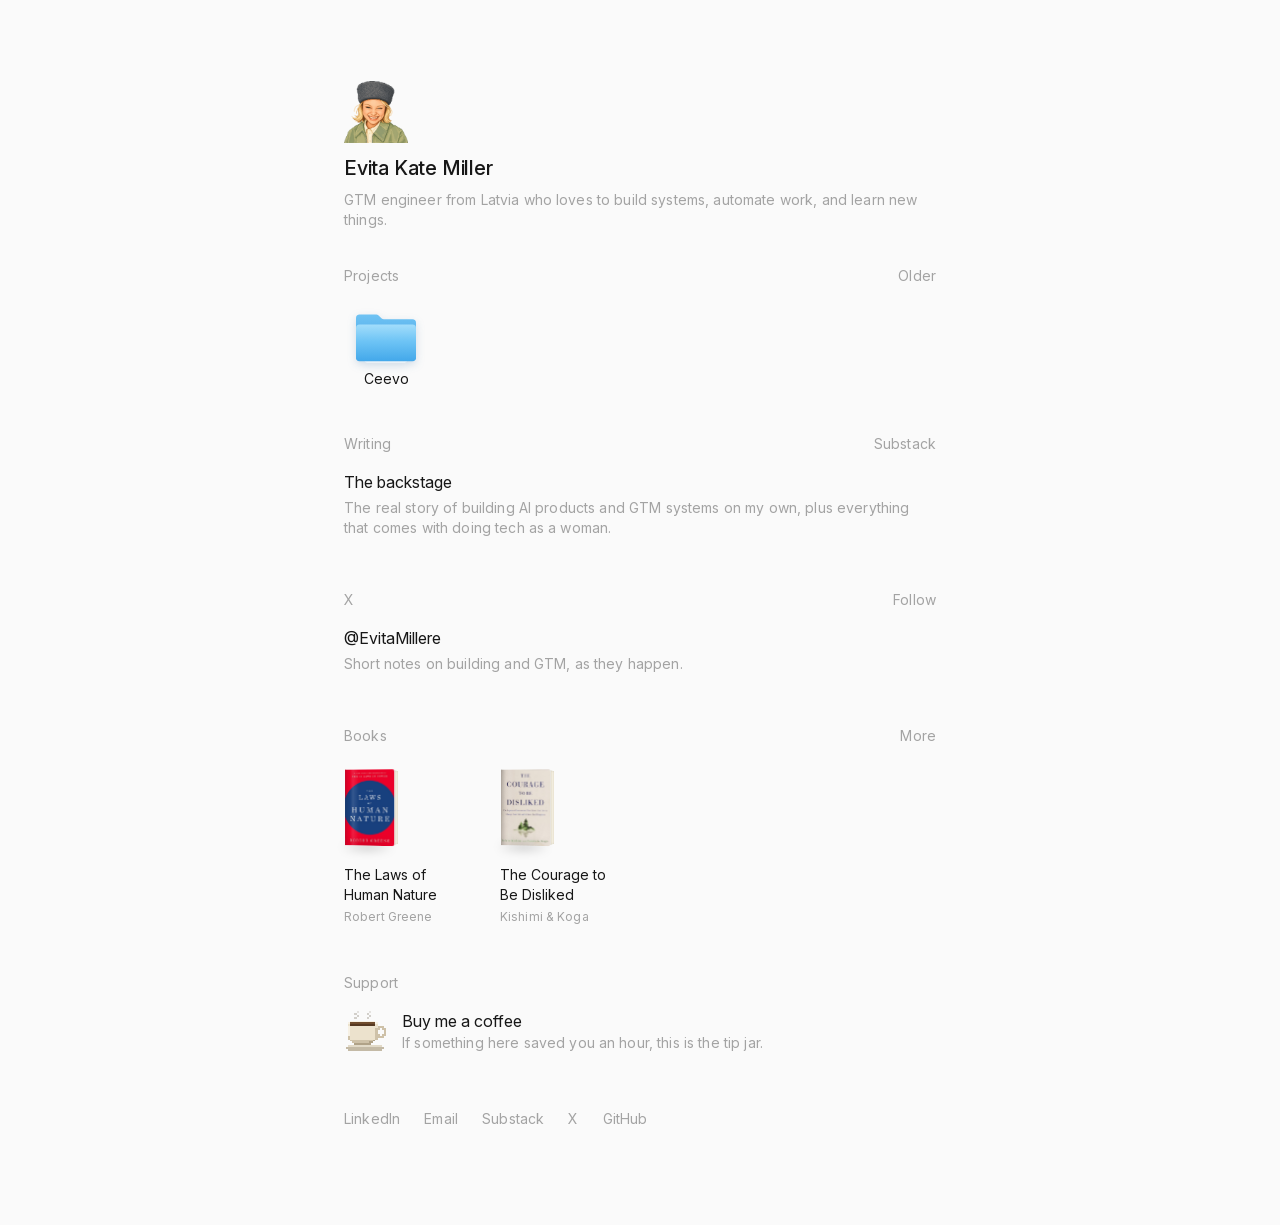
==== commit ab1dad90: "Restore the Sep 6 cleanups lost in the analytics commit The PostHog commit was synced from a stale s" ====
--- a/index.html
+++ b/index.html
@@ -74,7 +74,7 @@
     <div class="list">
       <a class="item up" style="--i:14" href="https://x.com/EvitaMillere" target="_blank" rel="noopener">
         <div class="t arr ext">@EvitaMillere</div>
-        <p class="d">Short notes on building, GTM and cities, as they happen.</p>
+        <p class="d">Short notes on building and GTM, as they happen.</p>
       </a>
     </div>
   </section>
@@ -109,7 +109,6 @@
     <a class="arr ext up" style="--i:21" href="https://substack.com/@evitakatemiller" target="_blank" rel="noopener">Substack</a>
     <a class="arr ext up" style="--i:22" href="https://x.com/EvitaMillere" target="_blank" rel="noopener">X</a>
     <a class="arr ext up" style="--i:23" href="https://github.com/evitakatrina" target="_blank" rel="noopener">GitHub</a>
-    <a class="arr up" style="--i:24" href="/work">CV</a>
   </nav>
 
 </main>
--- a/style.css
+++ b/style.css
@@ -137,3 +137,29 @@
 html.js.in .up{opacity:1; filter:blur(0); transform:none; transition:opacity .6s cubic-bezier(.2,.7,.2,1), filter .6s cubic-bezier(.2,.7,.2,1), transform .6s cubic-bezier(.2,.7,.2,1); transition-delay:calc(var(--i,0) * 70ms + 40ms)}
 html.static .up{transition:none !important}
 @media (prefers-reduced-motion:reduce){ html.js .up{opacity:1; filter:none; transform:none; transition:none} .book{transition:none} }
+
+/* ── touch devices have no cursor: folder + cup play the hover motion themselves while on screen ── */
+@keyframes fdP1{0%,8%{transform:translateY(4px)} 22%,58%{transform:translate(0,-16px) rotate(-3deg)} 74%,100%{transform:translateY(4px)}}
+@keyframes fdP2{0%,8%{transform:translateY(4px)} 22%,58%{transform:translate(3px,-11px) rotate(4deg)} 74%,100%{transform:translateY(4px)}}
+@keyframes fdP3{0%,8%{transform:translateY(4px)} 22%,58%{transform:translate(-4px,-7px) rotate(-7deg)} 74%,100%{transform:translateY(4px)}}
+@keyframes fdFront{0%,8%{transform:none} 22%,58%{transform:scaleY(.94) translateY(2px)} 74%,100%{transform:none}}
+@keyframes fdBack{0%,8%{transform:none} 22%,58%{transform:translateY(1px)} 74%,100%{transform:none}}
+@keyframes fdShadow{0%,8%{filter:drop-shadow(0 3px 4px rgba(20,90,150,.18))} 22%,58%{filter:drop-shadow(0 8px 10px rgba(20,90,150,.22))} 74%,100%{filter:drop-shadow(0 3px 4px rgba(20,90,150,.18))}}
+@keyframes fdLabel{0%,8%{background:transparent; color:var(--ink)} 22%,58%{background:#2E96F0; color:#fff} 74%,100%{background:transparent; color:var(--ink)}}
+@keyframes cupNudge{0%,12%{transform:none} 30%,58%{transform:translateY(-3px) rotate(-5deg)} 76%,100%{transform:none}}
+
+@media (hover:none){
+  .fd.iv .folder{animation:fdShadow 4.6s cubic-bezier(.2,.8,.2,1) infinite}
+  .fd.iv .p1{animation:fdP1 4.6s cubic-bezier(.2,.8,.2,1) infinite}
+  .fd.iv .p2{animation:fdP2 4.6s cubic-bezier(.2,.8,.2,1) .04s infinite}
+  .fd.iv .p3{animation:fdP3 4.6s cubic-bezier(.2,.8,.2,1) .08s infinite}
+  .fd.iv .front{animation:fdFront 4.6s cubic-bezier(.2,.8,.2,1) infinite}
+  .fd.iv .back{animation:fdBack 4.6s cubic-bezier(.2,.8,.2,1) infinite}
+  .fd.iv .ft{animation:fdLabel 4.6s cubic-bezier(.2,.8,.2,1) infinite}
+  .coffee.iv .cup{animation:cupNudge 4.2s cubic-bezier(.2,.8,.2,1) infinite}
+  /* a real tap still wins over the loop */
+  .fd:active .p1,.fd:active .p2,.fd:active .p3,.fd:active .front,.fd:active .back,.fd:active .ft,.fd:active .folder,.coffee:active .cup{animation:none}
+}
+@media (prefers-reduced-motion:reduce){
+  .fd.iv .folder,.fd.iv .p1,.fd.iv .p2,.fd.iv .p3,.fd.iv .front,.fd.iv .back,.fd.iv .ft,.coffee.iv .cup{animation:none}
+}
